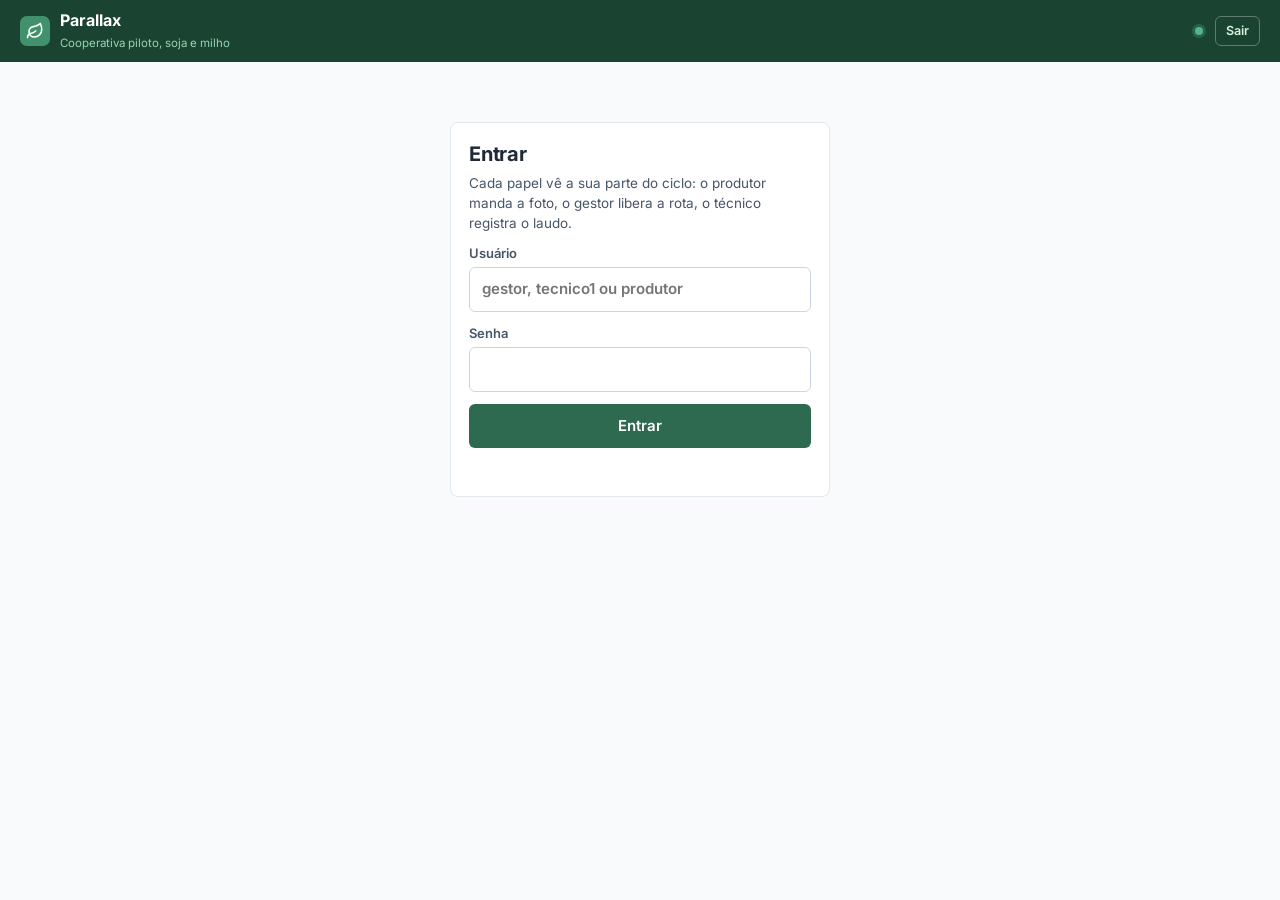
==== web/index.html @ 49691688 "Parallax MVP: ciclo semanal sobre o Oracle (fase 7) Schema Oracle com a regra no banco (views da rot" ====
<!doctype html>
<html lang="pt-BR">
<head>
<meta charset="utf-8">
<meta name="viewport" content="width=device-width, initial-scale=1">
<meta name="theme-color" content="#1B4332">
<title>Parallax</title>
<link rel="stylesheet" href="/web/fontes-inter/inter.css">
<link rel="stylesheet" href="/web/style.css">
</head>
<body>
<header class="topo">
  <div class="marca">
    <span class="logo" aria-hidden="true">
      <svg width="18" height="18" viewBox="0 0 24 24" fill="none" stroke="#fff" stroke-width="2.2" stroke-linecap="round" stroke-linejoin="round"><path d="M11 20A7 7 0 0 1 9.8 6.1C15.5 5 17 4.48 19 2c1 2 2 4.18 2 8 0 5.5-4.78 10-10 10Z"/><path d="M2 21c0-3 1.85-5.36 5.08-6C9.5 14.52 12 13 13 12"/></svg>
    </span>
    <div><b>Parallax</b><small>Cooperativa piloto, soja e milho</small></div>
  </div>
  <div class="sessao" id="sessao" hidden>
    <span id="quem"></span>
    <span class="banco" id="banco" title="Conexão com o banco"></span>
    <button class="botao fantasma" id="sair">Sair</button>
  </div>
</header>

<main id="tela" aria-live="polite"></main>

<template id="t-login">
  <section class="cartao login">
    <h1>Entrar</h1>
    <p class="apoio">Cada papel vê a sua parte do ciclo: o produtor manda a foto, o gestor libera a rota, o técnico registra o laudo.</p>
    <form id="form-login">
      <label>Usuário <input name="login" autocomplete="username" required placeholder="gestor, tecnico1 ou produtor"></label>
      <label>Senha <input name="password" type="password" autocomplete="current-password" required></label>
      <button class="botao" type="submit">Entrar</button>
      <p class="erro" id="erro-login" role="alert"></p>
    </form>
  </section>
</template>

<template id="t-produtor">
  <section class="coluna-celular">
    <div class="cartao">
      <h1>Mandar foto da folha</h1>
      <form id="form-foto">
        <label>Talhão <select name="plot_id" id="talhao" required></select></label>
        <label class="camera">
          <input type="file" name="photo" id="foto" accept="image/*" capture="environment" required>
          <span class="camera-botao">Tirar foto ou escolher da galeria</span>
        </label>
        <div class="previa" id="previa" hidden>
          <img id="previa-img" alt="Foto escolhida">
          <p id="estimativa"></p>
        </div>
        <label>O que você está vendo? <select name="suspected_pest" id="praga-suspeita"></select></label>
        <button class="botao" type="submit" id="enviar-foto">Enviar foto</button>
      </form>
      <div class="fila" id="fila" data-n="0">
        <span class="contador" id="contador">0</span>
        <span id="fila-texto">Nenhuma foto esperando sinal.</span>
      </div>
    </div>
    <div class="cartao">
      <h2>Fotos enviadas</h2>
      <ul class="lista" id="minhas-fotos"></ul>
    </div>
    <div class="cartao">
      <h2>Resposta da técnica</h2>
      <ul class="lista" id="retornos"></ul>
    </div>
  </section>
</template>

<template id="t-gestor">
  <section class="painel">
    <div class="cabecalho-painel">
      <div>
        <h1 id="titulo-rota">Rota da semana</h1>
        <p class="apoio" id="apoio-rota"></p>
      </div>
      <div class="filtros">
        <label>Cultura <select id="cultura"></select></label>
        <label class="chave"><input type="checkbox" id="previa-semana"> Prévia da próxima rota</label>
      </div>
    </div>
    <div class="indicadores" id="indicadores"></div>
    <div class="grade-gestor">
      <div class="cartao">
        <div class="linha-titulo">
          <h2>Ordem de visita</h2>
          <button class="botao" id="liberar">Liberar rota</button>
        </div>
        <p class="apoio">A ordem vem do banco (severidade × confiança da amostra + variação na semana). Arraste ou use as setas para mudar antes de liberar.</p>
        <ol class="rota" id="rota"></ol>
        <p class="aviso" id="aviso-rota" role="status"></p>
      </div>
      <div class="cartao">
        <h2>Laudo × modelo</h2>
        <div id="concordancia"></div>
        <h3>Últimos laudos</h3>
        <ul class="lista" id="laudos-recentes"></ul>
      </div>
    </div>
  </section>
</template>

<template id="t-tecnico">
  <section class="coluna-celular">
    <div class="cartao">
      <h1>Rota liberada</h1>
      <p class="apoio" id="apoio-visitas"></p>
    </div>
    <ol class="visitas" id="visitas"></ol>
  </section>
</template>

<script src="/web/app.js"></script>
</body>
</html>
---- web/fontes-inter/inter.css ----
/* Inter - fonte local, subconjuntos latin e latin-ext */
@font-face {
  font-family: 'Inter';
  font-style: normal;
  font-weight: 400;
  font-display: swap;
  src: url(Inter-latin-ext-b6db4a.woff2) format('woff2');
  unicode-range: U+0100-02BA, U+02BD-02C5, U+02C7-02CC, U+02CE-02D7, U+02DD-02FF, U+0304, U+0308, U+0329, U+1D00-1DBF, U+1E00-1E9F, U+1EF2-1EFF, U+2020, U+20A0-20AB, U+20AD-20C4, U+2113, U+2C60-2C7F, U+A720-A7FF;
}
@font-face {
  font-family: 'Inter';
  font-style: normal;
  font-weight: 400;
  font-display: swap;
  src: url(Inter-latin-6ab57b.woff2) format('woff2');
  unicode-range: U+0000-00FF, U+0131, U+0152-0153, U+02BB-02BC, U+02C6, U+02DA, U+02DC, U+0304, U+0308, U+0329, U+2000-206F, U+20AC, U+2122, U+2191, U+2193, U+2212, U+2215, U+FEFF, U+FFFD;
}
@font-face {
  font-family: 'Inter';
  font-style: normal;
  font-weight: 500;
  font-display: swap;
  src: url(Inter-latin-ext-b6db4a.woff2) format('woff2');
  unicode-range: U+0100-02BA, U+02BD-02C5, U+02C7-02CC, U+02CE-02D7, U+02DD-02FF, U+0304, U+0308, U+0329, U+1D00-1DBF, U+1E00-1E9F, U+1EF2-1EFF, U+2020, U+20A0-20AB, U+20AD-20C4, U+2113, U+2C60-2C7F, U+A720-A7FF;
}
@font-face {
  font-family: 'Inter';
  font-style: normal;
  font-weight: 500;
  font-display: swap;
  src: url(Inter-latin-6ab57b.woff2) format('woff2');
  unicode-range: U+0000-00FF, U+0131, U+0152-0153, U+02BB-02BC, U+02C6, U+02DA, U+02DC, U+0304, U+0308, U+0329, U+2000-206F, U+20AC, U+2122, U+2191, U+2193, U+2212, U+2215, U+FEFF, U+FFFD;
}
@font-face {
  font-family: 'Inter';
  font-style: normal;
  font-weight: 600;
  font-display: swap;
  src: url(Inter-latin-ext-b6db4a.woff2) format('woff2');
  unicode-range: U+0100-02BA, U+02BD-02C5, U+02C7-02CC, U+02CE-02D7, U+02DD-02FF, U+0304, U+0308, U+0329, U+1D00-1DBF, U+1E00-1E9F, U+1EF2-1EFF, U+2020, U+20A0-20AB, U+20AD-20C4, U+2113, U+2C60-2C7F, U+A720-A7FF;
}
@font-face {
  font-family: 'Inter';
  font-style: normal;
  font-weight: 600;
  font-display: swap;
  src: url(Inter-latin-6ab57b.woff2) format('woff2');
  unicode-range: U+0000-00FF, U+0131, U+0152-0153, U+02BB-02BC, U+02C6, U+02DA, U+02DC, U+0304, U+0308, U+0329, U+2000-206F, U+20AC, U+2122, U+2191, U+2193, U+2212, U+2215, U+FEFF, U+FFFD;
}
@font-face {
  font-family: 'Inter';
  font-style: normal;
  font-weight: 700;
  font-display: swap;
  src: url(Inter-latin-ext-b6db4a.woff2) format('woff2');
  unicode-range: U+0100-02BA, U+02BD-02C5, U+02C7-02CC, U+02CE-02D7, U+02DD-02FF, U+0304, U+0308, U+0329, U+1D00-1DBF, U+1E00-1E9F, U+1EF2-1EFF, U+2020, U+20A0-20AB, U+20AD-20C4, U+2113, U+2C60-2C7F, U+A720-A7FF;
}
@font-face {
  font-family: 'Inter';
  font-style: normal;
  font-weight: 700;
  font-display: swap;
  src: url(Inter-latin-6ab57b.woff2) format('woff2');
  unicode-range: U+0000-00FF, U+0131, U+0152-0153, U+02BB-02BC, U+02C6, U+02DA, U+02DC, U+0304, U+0308, U+0329, U+2000-206F, U+20AC, U+2122, U+2191, U+2193, U+2212, U+2215, U+FEFF, U+FFFD;
}
---- web/style.css ----
:root{
  --forest:#1B4332; --forest-2:#2D6A4F; --leaf:#40916C; --leaf-light:#52B788;
  --leaf-bg:#ECFDF3; --leaf-border:#B7E4C7;
  --text:#1F2937; --text-2:#475569; --text-3:#64748B;
  --border:#E2E8F0; --border-strong:#CBD5E1; --bg:#F8FAFC; --surface:#FFFFFF; --hover:#F1F5F9;
  --warning:#C2410C; --warning-bg:#FFF7ED; --warning-border:#FED7AA;
  --critical:#B91C1C; --critical-bg:#FEF2F2;
  --sans:'Inter',system-ui,-apple-system,'Segoe UI',Roboto,sans-serif;
  --radius:8px;
}
*{box-sizing:border-box;margin:0;padding:0}
body{background:var(--bg);color:var(--text);font:400 15px/1.5 var(--sans);min-height:100vh;-webkit-font-smoothing:antialiased}
button,input,select{font:inherit;color:inherit}
button{cursor:pointer;border:0;background:none}
:focus-visible{outline:2px solid var(--leaf-light);outline-offset:2px}
td,.num,.contador,.indicador b{font-variant-numeric:tabular-nums}
h1{font:650 20px/1.3 var(--sans);letter-spacing:-.01em;margin-bottom:6px}
h2{font:600 16px/1.35 var(--sans);margin-bottom:8px}
h3{font:600 13px/1.3 var(--sans);color:var(--text-2);margin:16px 0 6px;text-transform:uppercase;letter-spacing:.05em}
.apoio{color:var(--text-2);font-size:13.5px;margin-bottom:10px}

.topo{display:flex;align-items:center;justify-content:space-between;gap:12px;background:var(--forest);color:#D8F3DC;padding:10px 20px;position:sticky;top:0;z-index:5}
.marca{display:flex;align-items:center;gap:10px}
.marca .logo{width:30px;height:30px;border-radius:7px;background:var(--leaf);display:grid;place-items:center}
.marca b{color:#fff;font:700 16px/1 var(--sans)}
.marca small{display:block;color:#95D5B2;font-size:11.5px;margin-top:2px}
.sessao{display:flex;align-items:center;gap:12px;font-size:13px}
.sessao .banco{display:inline-flex;align-items:center;gap:6px;color:#B7E4C7;font-size:12px}
.sessao .banco::before{content:"";width:8px;height:8px;border-radius:50%;background:var(--leaf-light);box-shadow:0 0 0 3px rgba(82,183,136,.25)}
.sessao .banco.fora::before{background:#F97316;box-shadow:0 0 0 3px rgba(249,115,22,.25)}

main{padding:20px 16px 48px}
.cartao{background:var(--surface);border:1px solid var(--border);border-radius:var(--radius);padding:18px;margin-bottom:14px}
.coluna-celular{max-width:480px;margin:0 auto}
.login{max-width:380px;margin:40px auto}
form{display:flex;flex-direction:column;gap:12px}
label{display:flex;flex-direction:column;gap:4px;font-size:13px;font-weight:550;color:var(--text-2)}
input:not([type=checkbox]):not([type=file]),select,textarea{border:1px solid var(--border-strong);border-radius:6px;padding:10px 12px;background:#fff;font-size:15px;color:var(--text)}
.botao{background:var(--forest-2);color:#fff;font-weight:600;padding:11px 16px;border-radius:6px;transition:background-color .12s}
.botao:hover{background:var(--forest)}
.botao[disabled]{background:var(--border-strong);cursor:default}
.botao.fantasma{background:transparent;border:1px solid rgba(255,255,255,.3);padding:5px 10px;font-size:12.5px;color:#D8F3DC}
.botao.fantasma:hover{background:rgba(255,255,255,.08)}
.botao.secundario{background:#fff;color:var(--forest-2);border:1px solid var(--leaf-border)}
.botao.secundario:hover{background:var(--leaf-bg)}
.erro{color:var(--critical);font-size:13px;min-height:1.4em}
.aviso{font-size:13px;color:var(--forest-2);min-height:1.4em;margin-top:8px}

.camera input{position:absolute;opacity:0;width:1px;height:1px}
.camera-botao{display:block;text-align:center;border:2px dashed var(--leaf-border);background:var(--leaf-bg);color:var(--forest-2);border-radius:8px;padding:22px 12px;font-weight:600}
.camera:hover .camera-botao{border-color:var(--leaf)}
.camera input:focus-visible+.camera-botao{outline:2px solid var(--leaf-light);outline-offset:2px}
.previa{display:grid;grid-template-columns:96px 1fr;gap:12px;align-items:center}
.previa img{width:96px;height:96px;object-fit:cover;border-radius:6px;border:1px solid var(--border)}
.previa p{font-size:13.5px;color:var(--text-2)}
.fila{display:flex;align-items:center;gap:10px;margin-top:14px;padding:10px 12px;border-radius:6px;background:var(--hover);font-size:13.5px;color:var(--text-2)}
.fila .contador{min-width:26px;height:26px;border-radius:13px;display:grid;place-items:center;background:var(--border-strong);color:#fff;font-weight:700;font-size:13px}
.fila[data-n]:not([data-n="0"]){background:var(--warning-bg);color:var(--warning)}
.fila[data-n]:not([data-n="0"]) .contador{background:#F97316}

.lista{list-style:none;display:flex;flex-direction:column;gap:8px}
.lista li{border:1px solid var(--border);border-radius:6px;padding:10px 12px;font-size:13.5px}
.lista li b{color:var(--text)}
.lista .meta{display:block;color:var(--text-3);font-size:12.5px;margin-top:2px}
.lista .vazio{border-style:dashed;color:var(--text-3)}
.selo{display:inline-block;border-radius:999px;padding:1px 8px;font-size:11.5px;font-weight:600;border:1px solid transparent}
.selo.alta{background:var(--critical-bg);color:var(--critical);border-color:#FECACA}
.selo.media{background:var(--warning-bg);color:var(--warning);border-color:var(--warning-border)}
.selo.baixa{background:var(--leaf-bg);color:var(--forest-2);border-color:var(--leaf-border)}
.selo.sim{background:var(--leaf-bg);color:var(--forest-2);border-color:var(--leaf-border)}
.selo.nao{background:var(--critical-bg);color:var(--critical);border-color:#FECACA}

.painel{max-width:1180px;margin:0 auto}
.cabecalho-painel{display:flex;justify-content:space-between;align-items:flex-end;gap:16px;flex-wrap:wrap;margin-bottom:14px}
.filtros{display:flex;gap:14px;align-items:flex-end;flex-wrap:wrap}
.filtros select{min-width:140px}
.chave{flex-direction:row;align-items:center;gap:8px;padding-bottom:10px;font-weight:500}
.indicadores{display:grid;grid-template-columns:repeat(auto-fit,minmax(170px,1fr));gap:12px;margin-bottom:14px}
.indicador{background:var(--surface);border:1px solid var(--border);border-radius:var(--radius);padding:14px}
.indicador span{display:block;font-size:12px;color:var(--text-3);text-transform:uppercase;letter-spacing:.05em;font-weight:600}
.indicador b{display:block;font:700 24px/1.2 var(--sans);margin-top:4px}
.indicador small{color:var(--text-3);font-size:12px}
.grade-gestor{display:grid;grid-template-columns:minmax(0,1.6fr) minmax(0,1fr);gap:14px;align-items:start}
.linha-titulo{display:flex;justify-content:space-between;align-items:center;gap:12px;margin-bottom:4px}
.rota{list-style:none;display:flex;flex-direction:column;gap:6px;counter-reset:ordem}
.rota li{counter-increment:ordem;display:grid;grid-template-columns:28px minmax(0,1fr) auto;gap:10px;align-items:center;border:1px solid var(--border);border-radius:6px;padding:10px;background:#fff;cursor:grab}
.rota li::before{content:counter(ordem);font-weight:700;color:var(--forest-2);text-align:center}
.rota li.arrastando{opacity:.5;background:var(--hover)}
.rota li.sobre{box-shadow:inset 0 2px 0 var(--leaf)}
.rota .local b{font-weight:600}
.rota .porque{display:block;font-size:12.5px;color:var(--text-2);margin-top:2px}
.rota .porque summary{cursor:pointer;color:var(--text-3);list-style:none}
.rota .porque summary::-webkit-details-marker{display:none}
.rota .setas{display:flex;gap:4px}
.rota .setas button{width:30px;height:30px;border-radius:6px;border:1px solid var(--border);color:var(--text-2)}
.rota .setas button:hover{background:var(--hover)}
.rota .setas button[disabled]{opacity:.35;cursor:default}
.taxa{display:flex;align-items:baseline;gap:8px}
.taxa b{font:700 34px/1 var(--sans);color:var(--forest)}

.visitas{list-style:none;display:flex;flex-direction:column;gap:12px}
.visita{background:var(--surface);border:1px solid var(--border);border-radius:var(--radius);padding:16px}
.visita header{display:flex;justify-content:space-between;gap:8px;align-items:flex-start;margin-bottom:8px}
.visita .ordem{font:700 13px/1 var(--sans);color:var(--forest-2);text-transform:uppercase;letter-spacing:.05em}
.visita .mostrou{background:var(--hover);border-radius:6px;padding:10px 12px;font-size:13.5px;margin:8px 0 12px}
.visita .mostrou img{width:100%;max-height:180px;object-fit:cover;border-radius:6px;margin-top:8px}
.faixas{display:grid;grid-template-columns:repeat(5,1fr);gap:6px}
.faixas button{border:1px solid var(--border-strong);border-radius:6px;padding:8px 0;font-size:13px;font-weight:600;background:#fff}
.faixas button[aria-pressed="true"]{background:var(--forest-2);border-color:var(--forest-2);color:#fff}
.ajuste{display:flex;align-items:center;gap:10px}
.ajuste input{flex:1;accent-color:var(--forest-2)}
.ajuste output{min-width:48px;text-align:right;font-weight:700}
.feito{border-color:var(--leaf-border);background:var(--leaf-bg)}

@media (max-width:860px){
  .grade-gestor{grid-template-columns:1fr}
  .topo{padding:10px 16px}
  .sessao #quem{display:none}
}
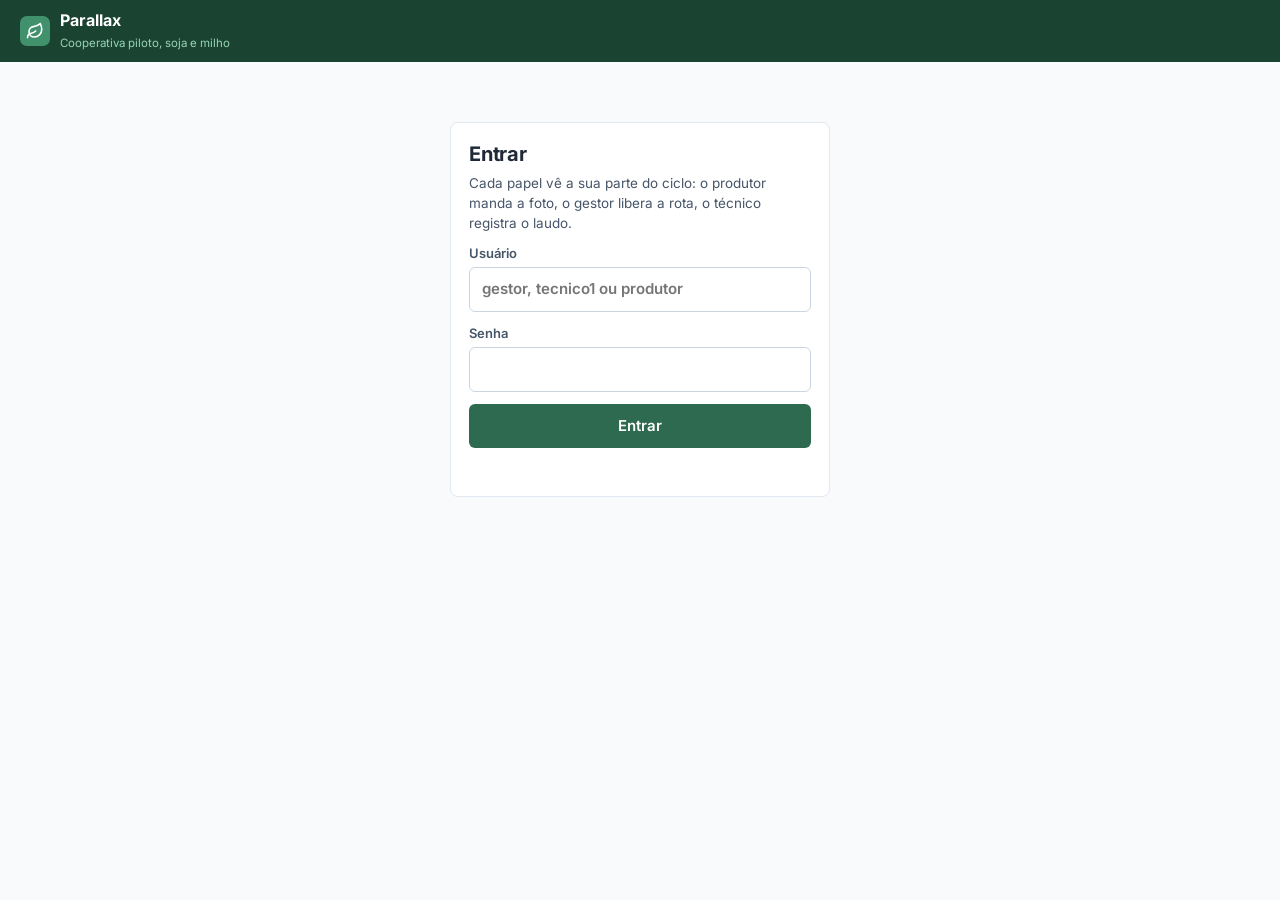
==== commit 16998970: "Ajustes do teste com usuários: laudo abre em branco, confirmação da rota ao lado do botão, 'Por que " ====
--- a/web/index.html
+++ b/web/index.html
@@ -65,7 +65,7 @@
       <ul class="lista" id="minhas-fotos"></ul>
     </div>
     <div class="cartao">
-      <h2>Resposta da técnica</h2>
+      <h2>Resposta da assistência técnica</h2>
       <ul class="lista" id="retornos"></ul>
     </div>
   </section>
@@ -90,9 +90,9 @@
           <h2>Ordem de visita</h2>
           <button class="botao" id="liberar">Liberar rota</button>
         </div>
+        <p class="aviso" id="aviso-rota" role="status"></p>
         <p class="apoio">A ordem vem do banco (severidade × confiança da amostra + variação na semana). Arraste ou use as setas para mudar antes de liberar.</p>
         <ol class="rota" id="rota"></ol>
-        <p class="aviso" id="aviso-rota" role="status"></p>
       </div>
       <div class="cartao">
         <h2>Laudo × modelo</h2>
--- a/web/style.css
+++ b/web/style.css
@@ -9,6 +9,7 @@
   --radius:8px;
 }
 *{box-sizing:border-box;margin:0;padding:0}
+[hidden]{display:none !important}
 body{background:var(--bg);color:var(--text);font:400 15px/1.5 var(--sans);min-height:100vh;-webkit-font-smoothing:antialiased}
 button,input,select{font:inherit;color:inherit}
 button{cursor:pointer;border:0;background:none}
@@ -45,6 +46,7 @@
 .botao.secundario:hover{background:var(--leaf-bg)}
 .erro{color:var(--critical);font-size:13px;min-height:1.4em}
 .aviso{font-size:13px;color:var(--forest-2);min-height:1.4em;margin-top:8px}
+.linha-titulo + .aviso{font-weight:600;margin:0 0 4px}
 
 .camera input{position:absolute;opacity:0;width:1px;height:1px}
 .camera-botao{display:block;text-align:center;border:2px dashed var(--leaf-border);background:var(--leaf-bg);color:var(--forest-2);border-radius:8px;padding:22px 12px;font-weight:600}
@@ -91,6 +93,9 @@
 .rota .porque{display:block;font-size:12.5px;color:var(--text-2);margin-top:2px}
 .rota .porque summary{cursor:pointer;color:var(--text-3);list-style:none}
 .rota .porque summary::-webkit-details-marker{display:none}
+.rota .porque .link-porque{color:var(--forest-2);font-weight:600;text-decoration:underline;text-underline-offset:2px}
+.rota .porque .link-porque::before{content:"▸ ";text-decoration:none;display:inline-block;margin-right:2px}
+.rota .porque[open] .link-porque::before{content:"▾ "}
 .rota .setas{display:flex;gap:4px}
 .rota .setas button{width:30px;height:30px;border-radius:6px;border:1px solid var(--border);color:var(--text-2)}
 .rota .setas button:hover{background:var(--hover)}
